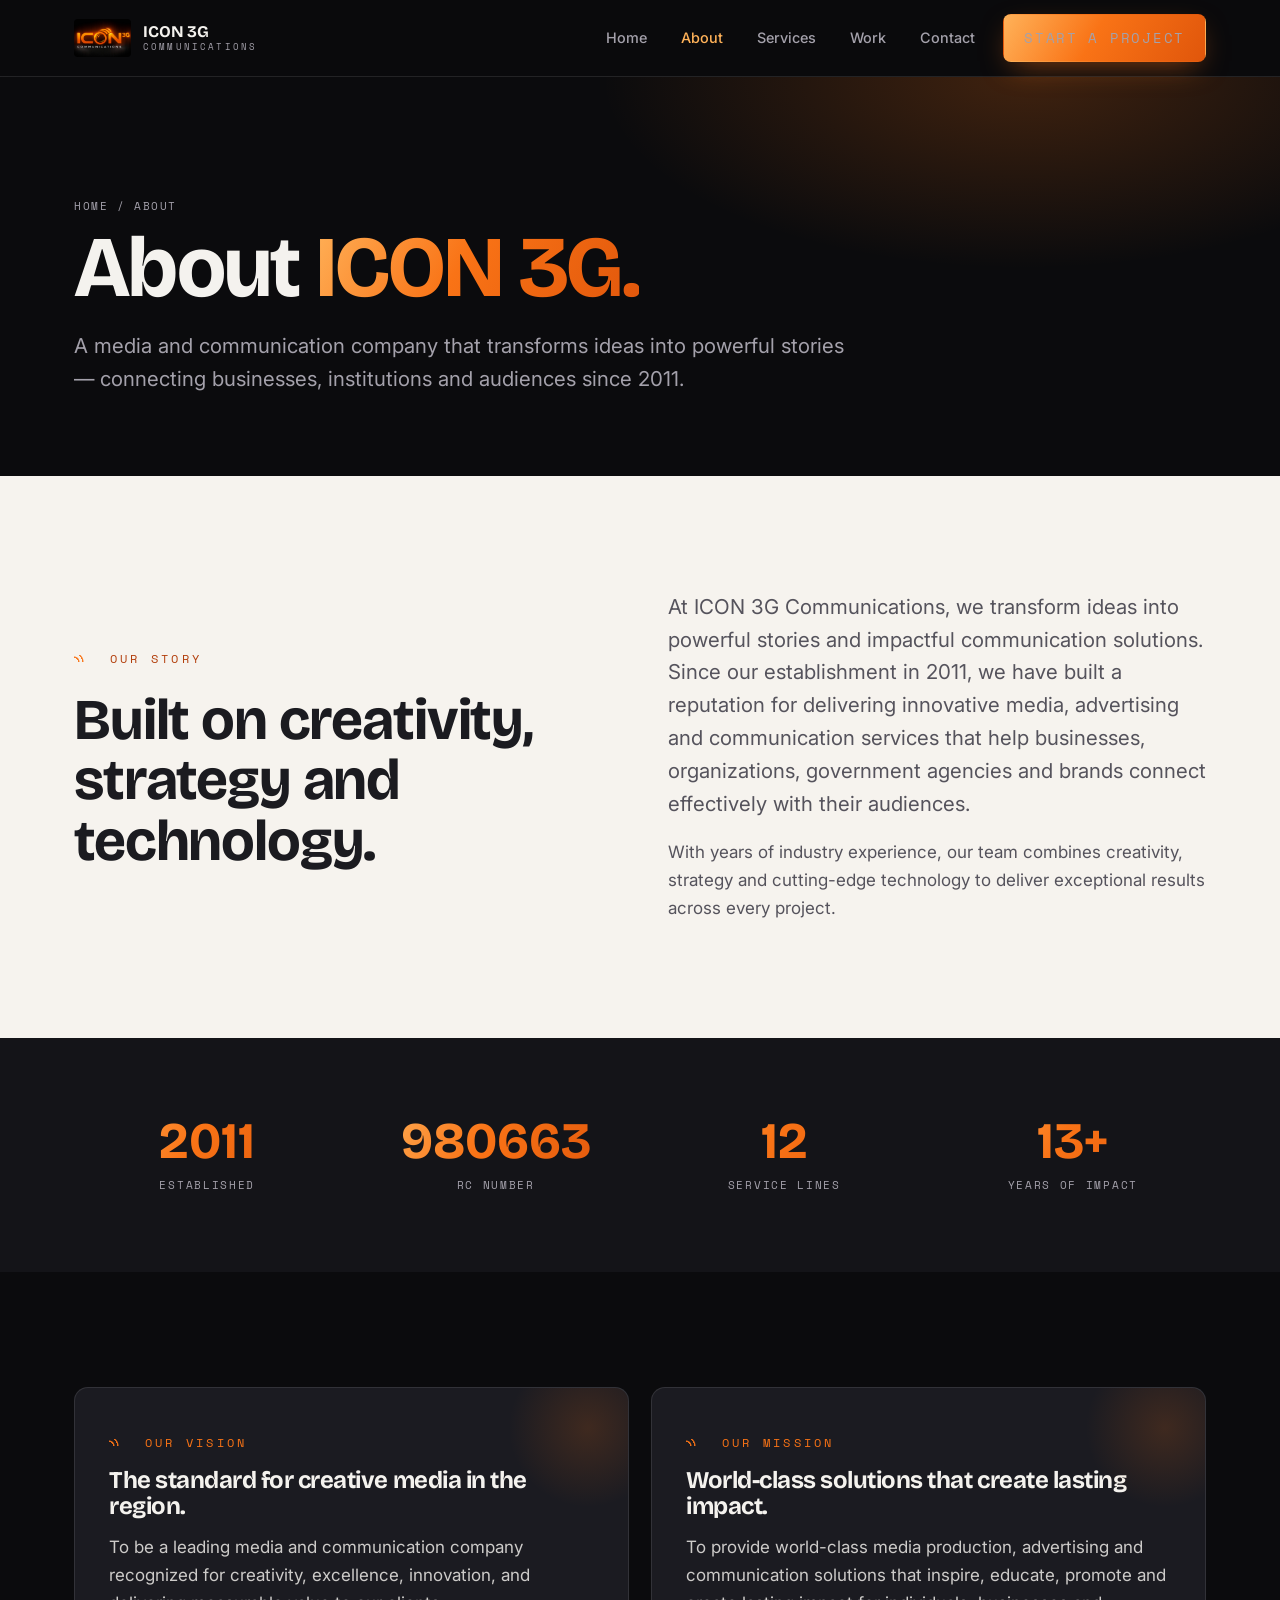
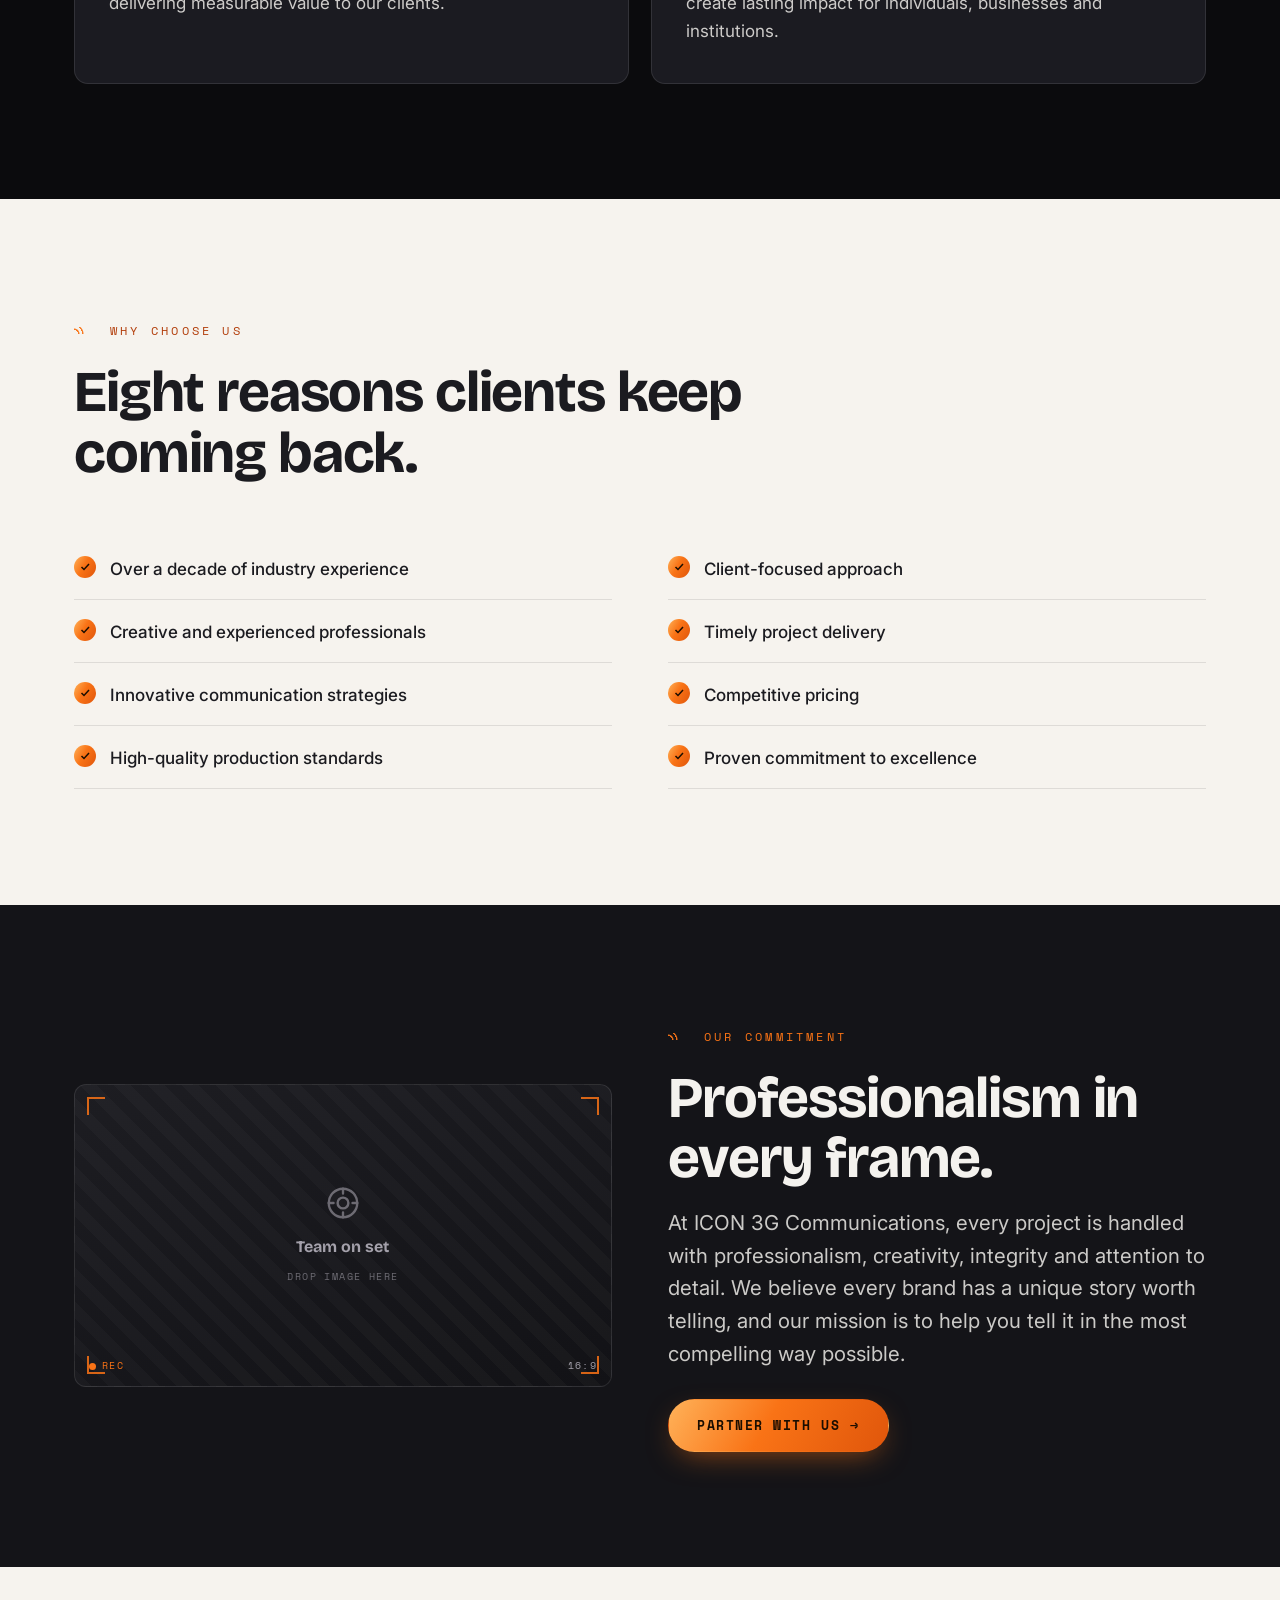
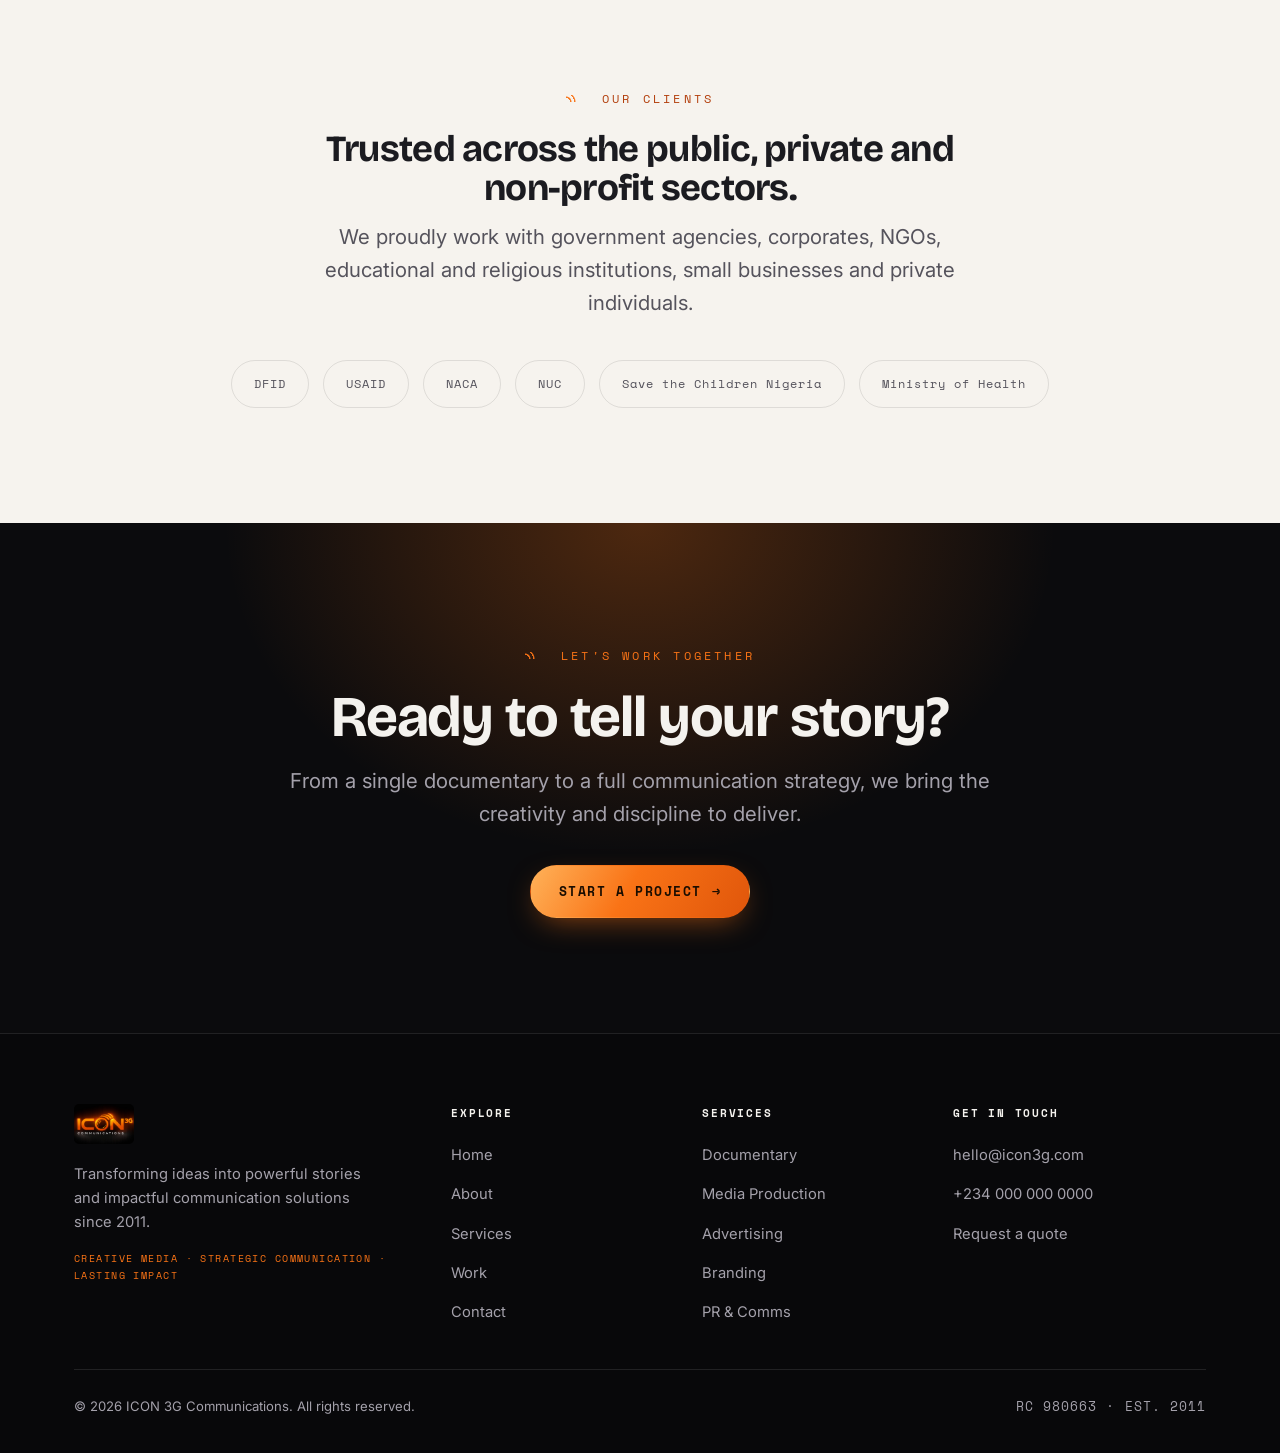
==== about.html @ daf4be5c "Add files via upload" ====
<!DOCTYPE html>
<html lang="en">
<head>
<meta charset="UTF-8" />
<meta name="viewport" content="width=device-width, initial-scale=1.0" />
<title>About — ICON 3G Communications</title>
<meta name="description" content="ICON 3G Communications: our vision, mission and commitment to creative media and strategic communication since 2011." />
<link rel="preconnect" href="https://fonts.googleapis.com" />
<link rel="preconnect" href="https://fonts.gstatic.com" crossorigin />
<link href="https://fonts.googleapis.com/css2?family=Bricolage+Grotesque:opsz,wght@12..96,500;12..96,600;12..96,700;12..96,800&family=Inter:wght@400;500;600&family=Space+Mono:wght@400;700&display=swap" rel="stylesheet" />
<link rel="stylesheet" href="assets/styles.css" />
</head>
<body>

<header class="nav">
  <div class="wrap nav__inner">
    <a class="brand" href="index.html" aria-label="ICON 3G Communications home">
      <img src="assets/logo.jpg" alt="ICON 3G Communications logo" />
      <span class="brand__txt"><b>ICON 3G</b><span>Communications</span></span>
    </a>
    <nav class="nav__links" aria-label="Primary">
      <a href="index.html">Home</a>
      <a href="about.html" class="active">About</a>
      <a href="services.html">Services</a>
      <a href="work.html">Work</a>
      <a href="contact.html">Contact</a>
      <span class="nav__cta"><a class="btn btn--fire" href="contact.html">Start a project</a></span>
    </nav>
    <button class="burger" aria-label="Toggle menu" aria-expanded="false"><span></span><span></span><span></span></button>
  </div>
</header>

<!-- PAGE HEADER -->
<section class="pagehead">
  <div class="pagehead__glow"></div>
  <div class="wrap">
    <div class="crumbs"><a href="index.html">Home</a> / About</div>
    <h1 class="display-xl">About <span class="fire-text">ICON 3G.</span></h1>
    <p class="lead">A media and communication company that transforms ideas into powerful stories — connecting businesses, institutions and audiences since 2011.</p>
  </div>
</section>

<!-- STORY -->
<section class="section section--bone">
  <div class="wrap split">
    <div class="reveal">
      <span class="eyebrow">Our story</span>
      <h2 class="display-lg">Built on creativity, strategy and technology.</h2>
    </div>
    <div class="reveal">
      <p class="lead" style="color:var(--slate)">At ICON 3G Communications, we transform ideas into powerful stories and impactful communication solutions. Since our establishment in 2011, we have built a reputation for delivering innovative media, advertising and communication services that help businesses, organizations, government agencies and brands connect effectively with their audiences.</p>
      <p style="color:var(--slate);margin-top:18px">With years of industry experience, our team combines creativity, strategy and cutting-edge technology to deliver exceptional results across every project.</p>
    </div>
  </div>
</section>

<!-- STATS -->
<section class="section section--soft" style="padding-top:clamp(40px,6vw,70px);padding-bottom:clamp(40px,6vw,70px)">
  <div class="wrap">
    <div class="stats reveal">
      <div class="stat"><b class="fire-text">2011</b><span>Established</span></div>
      <div class="stat"><b class="fire-text">980663</b><span>RC number</span></div>
      <div class="stat"><b class="fire-text">12</b><span>Service lines</span></div>
      <div class="stat"><b class="fire-text">13+</b><span>Years of impact</span></div>
    </div>
  </div>
</section>

<!-- VISION / MISSION -->
<section class="section section--ink">
  <div class="wrap">
    <div class="vm">
      <div class="vm__card reveal">
        <span class="eyebrow">Our vision</span>
        <h3>The standard for creative media in the region.</h3>
        <p>To be a leading media and communication company recognized for creativity, excellence, innovation, and delivering measurable value to our clients.</p>
      </div>
      <div class="vm__card reveal">
        <span class="eyebrow">Our mission</span>
        <h3>World-class solutions that create lasting impact.</h3>
        <p>To provide world-class media production, advertising and communication solutions that inspire, educate, promote and create lasting impact for individuals, businesses and institutions.</p>
      </div>
    </div>
  </div>
</section>

<!-- WHY US (full) -->
<section class="section section--bone">
  <div class="wrap">
    <div class="section-head reveal">
      <span class="eyebrow">Why choose us</span>
      <h2 class="display-lg">Eight reasons clients keep coming back.</h2>
    </div>
    <div class="split">
      <ul class="featlist reveal">
        <li><span class="tick"><svg viewBox="0 0 24 24" fill="none" stroke-width="3"><path d="M5 12l5 5L20 6"/></svg></span>Over a decade of industry experience</li>
        <li><span class="tick"><svg viewBox="0 0 24 24" fill="none" stroke-width="3"><path d="M5 12l5 5L20 6"/></svg></span>Creative and experienced professionals</li>
        <li><span class="tick"><svg viewBox="0 0 24 24" fill="none" stroke-width="3"><path d="M5 12l5 5L20 6"/></svg></span>Innovative communication strategies</li>
        <li><span class="tick"><svg viewBox="0 0 24 24" fill="none" stroke-width="3"><path d="M5 12l5 5L20 6"/></svg></span>High-quality production standards</li>
      </ul>
      <ul class="featlist reveal">
        <li><span class="tick"><svg viewBox="0 0 24 24" fill="none" stroke-width="3"><path d="M5 12l5 5L20 6"/></svg></span>Client-focused approach</li>
        <li><span class="tick"><svg viewBox="0 0 24 24" fill="none" stroke-width="3"><path d="M5 12l5 5L20 6"/></svg></span>Timely project delivery</li>
        <li><span class="tick"><svg viewBox="0 0 24 24" fill="none" stroke-width="3"><path d="M5 12l5 5L20 6"/></svg></span>Competitive pricing</li>
        <li><span class="tick"><svg viewBox="0 0 24 24" fill="none" stroke-width="3"><path d="M5 12l5 5L20 6"/></svg></span>Proven commitment to excellence</li>
      </ul>
    </div>
  </div>
</section>

<!-- COMMITMENT -->
<section class="section section--soft">
  <div class="wrap split">
    <div class="reveal">
      <figure class="frame frame--wide" data-caption="Team on set" data-ratio="16:9"></figure>
    </div>
    <div class="reveal">
      <span class="eyebrow">Our commitment</span>
      <h2 class="display-lg">Professionalism in every frame.</h2>
      <p class="lead" style="margin-top:18px;opacity:.82">At ICON 3G Communications, every project is handled with professionalism, creativity, integrity and attention to detail. We believe every brand has a unique story worth telling, and our mission is to help you tell it in the most compelling way possible.</p>
      <div style="margin-top:28px"><a class="btn btn--fire" href="contact.html">Partner with us <span class="arr">→</span></a></div>
    </div>
  </div>
</section>

<!-- CLIENTS -->
<section class="section section--bone">
  <div class="wrap">
    <div class="section-head reveal" style="margin:0 auto 40px;text-align:center;max-width:640px">
      <span class="eyebrow" style="justify-content:center;display:inline-flex">Our clients</span>
      <h2 class="display-md">Trusted across the public, private and non-profit sectors.</h2>
      <p class="lead" style="color:var(--slate);margin-top:14px">We proudly work with government agencies, corporates, NGOs, educational and religious institutions, small businesses and private individuals.</p>
    </div>
    <div class="clients reveal">
      <span class="client-chip">DFID</span>
      <span class="client-chip">USAID</span>
      <span class="client-chip">NACA</span>
      <span class="client-chip">NUC</span>
      <span class="client-chip">Save the Children Nigeria</span>
      <span class="client-chip">Ministry of Health</span>
    </div>
  </div>
</section>

<!-- CTA -->
<section class="section cta-band">
  <div class="cta-band__glow"></div>
  <div class="wrap reveal">
    <span class="eyebrow" style="justify-content:center;display:inline-flex">Let's work together</span>
    <h2 class="display-lg">Ready to tell your story?</h2>
    <p class="lead">From a single documentary to a full communication strategy, we bring the creativity and discipline to deliver.</p>
    <a class="btn btn--fire" href="contact.html">Start a project <span class="arr">→</span></a>
  </div>
</section>

<footer class="footer">
  <div class="wrap">
    <div class="footer__top">
      <div class="footer__brand">
        <img src="assets/logo.jpg" alt="ICON 3G Communications" />
        <p>Transforming ideas into powerful stories and impactful communication solutions since 2011.</p>
        <div class="tag">Creative Media · Strategic Communication · Lasting Impact</div>
      </div>
      <div><h5>Explore</h5><ul><li><a href="index.html">Home</a></li><li><a href="about.html">About</a></li><li><a href="services.html">Services</a></li><li><a href="work.html">Work</a></li><li><a href="contact.html">Contact</a></li></ul></div>
      <div><h5>Services</h5><ul><li><a href="services.html">Documentary</a></li><li><a href="services.html">Media Production</a></li><li><a href="services.html">Advertising</a></li><li><a href="services.html">Branding</a></li><li><a href="services.html">PR &amp; Comms</a></li></ul></div>
      <div><h5>Get in touch</h5><ul><li><a href="mailto:hello@icon3g.com">hello@icon3g.com</a></li><li><a href="tel:+2340000000000">+234 000 000 0000</a></li><li><a href="contact.html">Request a quote</a></li></ul></div>
    </div>
    <div class="footer__bottom">
      <span>© <span data-year>2026</span> ICON 3G Communications. All rights reserved.</span>
      <span class="rc">RC 980663 · EST. 2011</span>
    </div>
  </div>
</footer>

<script src="assets/main.js"></script>
</body>
</html>
---- assets/styles.css ----
/* ============================================================
   ICON 3G COMMUNICATIONS — Design System
   Display: Bricolage Grotesque · Body: Inter · Labels: Space Mono
   ============================================================ */

:root {
  /* Surfaces */
  --ink:        #0B0B0D;
  --ink-soft:   #141418;
  --ink-card:   #1B1B21;
  --bone:       #F6F3EE;
  --bone-2:     #EDE8DF;
  --line-dark:  rgba(255, 255, 255, 0.10);
  --line-light: rgba(11, 11, 13, 0.10);

  /* Brand */
  --ember:      #F97316;
  --flame:      #FFB259;
  --ember-deep: #B23D0A;
  --grad-fire:  linear-gradient(120deg, #FFB259 0%, #F97316 45%, #E0560B 100%);

  /* Text */
  --on-dark:    #F4F2EE;
  --mist:       #A4A1AB;
  --on-light:   #1B1B20;
  --slate:      #55535C;

  /* System */
  --radius:     14px;
  --maxw:       1180px;
  --ease:       cubic-bezier(0.22, 1, 0.36, 1);

  --f-display: "Bricolage Grotesque", "Inter", system-ui, sans-serif;
  --f-body:    "Inter", system-ui, -apple-system, sans-serif;
  --f-mono:    "Space Mono", ui-monospace, monospace;
}

* { box-sizing: border-box; margin: 0; padding: 0; }

html { scroll-behavior: smooth; -webkit-text-size-adjust: 100%; }

body {
  font-family: var(--f-body);
  background: var(--ink);
  color: var(--on-light);
  line-height: 1.65;
  font-size: 17px;
  -webkit-font-smoothing: antialiased;
  overflow-x: hidden;
}

img { max-width: 100%; display: block; }
a { color: inherit; text-decoration: none; }

.wrap { width: 100%; max-width: var(--maxw); margin: 0 auto; padding: 0 24px; }

/* ---------- Typography ---------- */
h1, h2, h3, h4 { font-family: var(--f-display); font-weight: 700; line-height: 1.05; letter-spacing: -0.02em; }

.eyebrow {
  font-family: var(--f-mono);
  font-size: 0.72rem;
  letter-spacing: 0.28em;
  text-transform: uppercase;
  color: var(--ember);
  display: inline-flex;
  align-items: center;
  gap: 10px;
  margin-bottom: 22px;
}
.eyebrow::before {
  content: "";
  width: 26px; height: 7px;
  background:
    radial-gradient(circle at 0 100%, transparent 8px, var(--ember) 8px 9px, transparent 10px),
    radial-gradient(circle at 0 100%, transparent 4px, var(--ember) 4px 5px, transparent 6px);
  opacity: 0.95;
}

.display-xl { font-size: clamp(2.7rem, 7vw, 5.4rem); }
.display-lg { font-size: clamp(2.1rem, 5vw, 3.6rem); }
.display-md { font-size: clamp(1.6rem, 3.4vw, 2.3rem); }

.lead { font-size: clamp(1.05rem, 2vw, 1.28rem); line-height: 1.6; }

.fire-text {
  background: var(--grad-fire);
  -webkit-background-clip: text;
  background-clip: text;
  color: transparent;
}

/* ---------- Buttons ---------- */
.btn {
  display: inline-flex; align-items: center; gap: 10px;
  font-family: var(--f-mono); font-size: 0.8rem; letter-spacing: 0.12em;
  text-transform: uppercase; font-weight: 700;
  padding: 15px 28px; border-radius: 999px; border: 1px solid transparent;
  cursor: pointer; transition: transform .25s var(--ease), box-shadow .25s var(--ease), background .25s var(--ease);
  white-space: nowrap;
}
.btn--fire { background: var(--grad-fire); color: #1a0d00; box-shadow: 0 10px 30px -10px rgba(249, 115, 22, 0.6); }
.btn--fire:hover { transform: translateY(-2px); box-shadow: 0 16px 40px -10px rgba(249, 115, 22, 0.75); }
.btn--ghost { border-color: var(--line-dark); color: var(--on-dark); background: transparent; }
.btn--ghost:hover { border-color: var(--ember); color: var(--flame); transform: translateY(-2px); }
.btn--ghost-dark { border-color: var(--line-light); color: var(--on-light); background: transparent; }
.btn--ghost-dark:hover { border-color: var(--ember); color: var(--ember-deep); transform: translateY(-2px); }
.btn .arr { transition: transform .25s var(--ease); }
.btn:hover .arr { transform: translateX(4px); }

/* ============================================================
   HEADER / NAV
   ============================================================ */
.nav {
  position: sticky; top: 0; z-index: 100;
  background: rgba(11, 11, 13, 0.78);
  backdrop-filter: blur(14px);
  border-bottom: 1px solid var(--line-dark);
}
.nav__inner { display: flex; align-items: center; justify-content: space-between; height: 76px; }
.brand { display: flex; align-items: center; gap: 12px; }
.brand img { height: 38px; width: auto; border-radius: 4px; }
.brand__txt { display: flex; flex-direction: column; line-height: 1; }
.brand__txt b { font-family: var(--f-display); font-size: 1.02rem; letter-spacing: -0.01em; color: var(--on-dark); }
.brand__txt span { font-family: var(--f-mono); font-size: 0.56rem; letter-spacing: 0.24em; color: var(--mist); text-transform: uppercase; margin-top: 3px; }

.nav__links { display: flex; align-items: center; gap: 6px; }
.nav__links a {
  font-size: 0.9rem; color: var(--mist); padding: 9px 14px; border-radius: 8px;
  transition: color .2s, background .2s; font-weight: 500;
}
.nav__links a:hover { color: var(--on-dark); background: rgba(255,255,255,0.05); }
.nav__links a.active { color: var(--flame); }
.nav__cta { margin-left: 8px; }
.nav__cta .btn { padding: 11px 20px; }

.burger {
  display: none; background: none; border: 1px solid var(--line-dark);
  width: 44px; height: 44px; border-radius: 10px; cursor: pointer;
  flex-direction: column; gap: 5px; align-items: center; justify-content: center;
}
.burger span { width: 20px; height: 2px; background: var(--on-dark); border-radius: 2px; transition: transform .3s var(--ease), opacity .2s; }
.burger.open span:nth-child(1) { transform: translateY(7px) rotate(45deg); }
.burger.open span:nth-child(2) { opacity: 0; }
.burger.open span:nth-child(3) { transform: translateY(-7px) rotate(-45deg); }

/* ============================================================
   SECTIONS
   ============================================================ */
.section { padding: clamp(64px, 9vw, 120px) 0; position: relative; }
.section--ink  { background: var(--ink); color: var(--on-dark); }
.section--soft { background: var(--ink-soft); color: var(--on-dark); }
.section--bone { background: var(--bone); color: var(--on-light); }
.section--bone .eyebrow { color: var(--ember-deep); }

.section-head { max-width: 720px; margin-bottom: 56px; }
.section-head .lead { color: inherit; opacity: 0.78; margin-top: 18px; }
.section--bone .section-head .lead { color: var(--slate); opacity: 1; }

/* ============================================================
   HERO
   ============================================================ */
.hero {
  position: relative; background: var(--ink); color: var(--on-dark);
  padding: clamp(70px, 11vw, 150px) 0 clamp(60px, 9vw, 120px);
  overflow: hidden;
}
.hero__glow {
  position: absolute; inset: 0; z-index: 0; pointer-events: none;
  background:
    radial-gradient(60% 55% at 78% 8%, rgba(249,115,22,0.30) 0%, rgba(249,115,22,0) 60%),
    radial-gradient(45% 50% at 12% 95%, rgba(178,61,10,0.22) 0%, rgba(178,61,10,0) 60%);
}
.hero__arcs { position: absolute; top: -60px; right: -80px; width: 460px; height: 460px; z-index: 0; opacity: 0.5; pointer-events: none; }
.hero .wrap { position: relative; z-index: 1; }
.hero__grid { display: grid; grid-template-columns: 1.15fr 0.85fr; gap: 56px; align-items: center; }
.hero h1 { margin: 4px 0 22px; }
.hero .lead { color: var(--mist); max-width: 46ch; }
.hero__actions { display: flex; gap: 14px; margin-top: 36px; flex-wrap: wrap; }
.hero__since {
  margin-top: 44px; display: flex; gap: 30px; flex-wrap: wrap;
  padding-top: 30px; border-top: 1px solid var(--line-dark);
}
.hero__since .stat b { font-family: var(--f-display); font-size: 1.9rem; display: block; color: var(--on-dark); line-height: 1; }
.hero__since .stat span { font-family: var(--f-mono); font-size: 0.66rem; letter-spacing: 0.16em; text-transform: uppercase; color: var(--mist); }

/* ============================================================
   VIEWFINDER IMAGE PLACEHOLDER  (signature element)
   ============================================================ */
.frame {
  position: relative; width: 100%; aspect-ratio: 4 / 3;
  background:
    repeating-linear-gradient(45deg, rgba(255,255,255,0.022) 0 12px, transparent 12px 24px),
    linear-gradient(160deg, #1d1d22 0%, #121216 100%);
  border: 1px solid var(--line-dark); border-radius: 12px;
  display: flex; align-items: center; justify-content: center;
  overflow: hidden; color: var(--mist);
}
.frame--wide { aspect-ratio: 16 / 9; }
.frame--tall { aspect-ratio: 3 / 4; }
.frame--square { aspect-ratio: 1 / 1; }
.section--bone .frame {
  background:
    repeating-linear-gradient(45deg, rgba(11,11,13,0.025) 0 12px, transparent 12px 24px),
    linear-gradient(160deg, #e7e1d6 0%, #ddd5c7 100%);
  border-color: var(--line-light); color: var(--slate);
}
.frame__corner { position: absolute; width: 18px; height: 18px; border: 2px solid var(--ember); opacity: 0.85; }
.frame__corner.tl { top: 12px; left: 12px; border-right: 0; border-bottom: 0; }
.frame__corner.tr { top: 12px; right: 12px; border-left: 0; border-bottom: 0; }
.frame__corner.bl { bottom: 12px; left: 12px; border-right: 0; border-top: 0; }
.frame__corner.br { bottom: 12px; right: 12px; border-left: 0; border-top: 0; }
.frame__body { text-align: center; padding: 20px; z-index: 1; }
.frame__body .lens { width: 38px; height: 38px; margin: 0 auto 12px; display: block; opacity: 0.6; }
.frame__body b { font-family: var(--f-display); font-size: 1rem; color: inherit; display: block; }
.frame__body em { font-family: var(--f-mono); font-size: 0.64rem; letter-spacing: 0.14em; text-transform: uppercase; font-style: normal; opacity: 0.6; }
.frame__meta {
  position: absolute; bottom: 12px; left: 14px; right: 14px;
  display: flex; justify-content: space-between; align-items: center;
  font-family: var(--f-mono); font-size: 0.6rem; letter-spacing: 0.14em; color: var(--mist);
}
.frame__rec { display: inline-flex; align-items: center; gap: 6px; color: var(--ember); }
.frame__rec::before { content: ""; width: 7px; height: 7px; border-radius: 50%; background: var(--ember); animation: blink 1.6s steps(1) infinite; }
@keyframes blink { 50% { opacity: 0.25; } }

/* ============================================================
   GRIDS / CARDS
   ============================================================ */
.grid { display: grid; gap: 22px; }
.grid-2 { grid-template-columns: repeat(2, 1fr); }
.grid-3 { grid-template-columns: repeat(3, 1fr); }
.grid-4 { grid-template-columns: repeat(4, 1fr); }
.split { display: grid; grid-template-columns: 1fr 1fr; gap: 56px; align-items: center; }

/* Service cards */
.scard {
  background: var(--ink-card); border: 1px solid var(--line-dark); border-radius: var(--radius);
  padding: 30px 26px; transition: transform .3s var(--ease), border-color .3s, background .3s;
  position: relative; overflow: hidden;
}
.section--bone .scard { background: #fff; border-color: var(--line-light); box-shadow: 0 1px 2px rgba(0,0,0,0.03); }
.scard:hover { transform: translateY(-5px); border-color: rgba(249,115,22,0.5); }
.scard__no { font-family: var(--f-mono); font-size: 0.7rem; letter-spacing: 0.1em; color: var(--ember); opacity: 0.85; }
.scard h3 { font-size: 1.22rem; margin: 16px 0 10px; }
.scard p { font-size: 0.96rem; opacity: 0.82; }
.section--bone .scard p { color: var(--slate); opacity: 1; }
.scard .ico {
  width: 46px; height: 46px; border-radius: 10px; display: flex; align-items: center; justify-content: center;
  background: linear-gradient(135deg, rgba(249,115,22,0.18), rgba(249,115,22,0.06));
  border: 1px solid rgba(249,115,22,0.25);
}
.scard .ico svg { width: 22px; height: 22px; stroke: var(--ember); }

/* Feature list (why choose us) */
.featlist { list-style: none; display: grid; gap: 2px; }
.featlist li {
  display: flex; align-items: flex-start; gap: 14px; padding: 16px 0;
  border-bottom: 1px solid var(--line-light); font-weight: 500;
}
.section--ink .featlist li, .section--soft .featlist li { border-color: var(--line-dark); }
.featlist .tick {
  flex: 0 0 22px; width: 22px; height: 22px; border-radius: 50%; margin-top: 1px;
  background: var(--grad-fire); display: flex; align-items: center; justify-content: center;
}
.featlist .tick svg { width: 12px; height: 12px; stroke: #1a0d00; }

/* Stats band */
.stats { display: grid; grid-template-columns: repeat(4, 1fr); gap: 22px; }
.stats .stat { text-align: center; padding: 8px; }
.stats .stat b { font-family: var(--f-display); font-size: clamp(2.2rem, 5vw, 3.2rem); display: block; line-height: 1; }
.stats .stat b.fire-text { background: var(--grad-fire); -webkit-background-clip: text; background-clip: text; color: transparent; }
.stats .stat span { font-family: var(--f-mono); font-size: 0.66rem; letter-spacing: 0.16em; text-transform: uppercase; color: var(--mist); display: block; margin-top: 10px; }

/* Clients strip */
.clients { display: flex; flex-wrap: wrap; gap: 14px; justify-content: center; }
.client-chip {
  font-family: var(--f-mono); font-size: 0.78rem; letter-spacing: 0.08em;
  padding: 13px 22px; border: 1px solid var(--line-dark); border-radius: 999px;
  color: var(--mist); transition: border-color .25s, color .25s;
}
.section--bone .client-chip { border-color: var(--line-light); color: var(--slate); }
.client-chip:hover { border-color: var(--ember); color: var(--flame); }
.section--bone .client-chip:hover { color: var(--ember-deep); }

/* Value / vision-mission cards */
.vm { display: grid; grid-template-columns: 1fr 1fr; gap: 22px; }
.vm__card {
  border: 1px solid var(--line-dark); border-radius: var(--radius); padding: 38px 34px;
  background: var(--ink-card); position: relative; overflow: hidden;
}
.vm__card::after {
  content: ""; position: absolute; top: -40px; right: -40px; width: 160px; height: 160px;
  background: radial-gradient(circle, rgba(249,115,22,0.16), transparent 70%);
}
.vm__card .eyebrow { margin-bottom: 16px; }
.vm__card h3 { font-size: 1.5rem; margin-bottom: 14px; }
.vm__card p { opacity: 0.82; position: relative; z-index: 1; }

/* CTA band */
.cta-band { position: relative; background: var(--ink); color: var(--on-dark); overflow: hidden; text-align: center; }
.cta-band__glow { position: absolute; inset: 0; background: radial-gradient(50% 100% at 50% 0%, rgba(249,115,22,0.28), transparent 65%); }
.cta-band .wrap { position: relative; z-index: 1; }
.cta-band h2 { margin-bottom: 18px; }
.cta-band .lead { color: var(--mist); max-width: 56ch; margin: 0 auto 34px; }

/* Process steps (real sequence → numbered) */
.steps { display: grid; grid-template-columns: repeat(4, 1fr); gap: 22px; counter-reset: step; }
.step { border-top: 2px solid var(--line-dark); padding-top: 22px; }
.section--bone .step { border-color: var(--line-light); }
.step__no { font-family: var(--f-mono); font-size: 0.82rem; color: var(--ember); letter-spacing: 0.1em; }
.step h4 { font-size: 1.15rem; margin: 12px 0 8px; }
.step p { font-size: 0.92rem; opacity: 0.78; }
.section--bone .step p { color: var(--slate); opacity: 1; }

/* Contact */
.contact-grid { display: grid; grid-template-columns: 1fr 1fr; gap: 48px; }
.field { margin-bottom: 18px; }
.field label { display: block; font-family: var(--f-mono); font-size: 0.68rem; letter-spacing: 0.14em; text-transform: uppercase; color: var(--slate); margin-bottom: 8px; }
.section--ink .field label, .section--soft .field label { color: var(--mist); }
.field input, .field textarea, .field select {
  width: 100%; padding: 14px 16px; border-radius: 10px; font-family: var(--f-body); font-size: 0.96rem;
  background: #fff; border: 1px solid var(--line-light); color: var(--on-light); transition: border-color .2s, box-shadow .2s;
}
.section--ink .field input, .section--ink .field textarea, .section--ink .field select,
.section--soft .field input, .section--soft .field textarea, .section--soft .field select {
  background: var(--ink-card); border-color: var(--line-dark); color: var(--on-dark);
}
.field input:focus, .field textarea:focus, .field select:focus { outline: none; border-color: var(--ember); box-shadow: 0 0 0 3px rgba(249,115,22,0.18); }
.field textarea { resize: vertical; min-height: 130px; }
.contact-info { display: grid; gap: 22px; }
.contact-info .row { display: flex; gap: 16px; align-items: flex-start; padding: 18px 0; border-bottom: 1px solid var(--line-light); }
.section--ink .contact-info .row { border-color: var(--line-dark); }
.contact-info .row .ic { flex: 0 0 42px; width: 42px; height: 42px; border-radius: 10px; background: linear-gradient(135deg, rgba(249,115,22,0.18), rgba(249,115,22,0.05)); border: 1px solid rgba(249,115,22,0.25); display: flex; align-items: center; justify-content: center; }
.contact-info .row .ic svg { width: 20px; height: 20px; stroke: var(--ember); }
.contact-info .row b { display: block; font-family: var(--f-display); font-size: 1.02rem; }
.contact-info .row span { font-size: 0.92rem; opacity: 0.78; }

/* Page header (interior pages) */
.pagehead { background: var(--ink); color: var(--on-dark); position: relative; overflow: hidden; padding: clamp(70px, 10vw, 120px) 0 clamp(50px, 7vw, 80px); }
.pagehead__glow { position: absolute; inset: 0; background: radial-gradient(55% 80% at 80% 0%, rgba(249,115,22,0.22), transparent 60%); }
.pagehead .wrap { position: relative; z-index: 1; }
.pagehead h1 { margin: 6px 0 16px; }
.pagehead .lead { color: var(--mist); max-width: 60ch; }
.crumbs { font-family: var(--f-mono); font-size: 0.7rem; letter-spacing: 0.14em; text-transform: uppercase; color: var(--mist); margin-bottom: 8px; }
.crumbs a:hover { color: var(--flame); }

/* ============================================================
   FOOTER
   ============================================================ */
.footer { background: #08080A; color: var(--mist); padding: 70px 0 36px; border-top: 1px solid var(--line-dark); }
.footer__top { display: grid; grid-template-columns: 1.6fr 1fr 1fr 1.2fr; gap: 40px; padding-bottom: 44px; border-bottom: 1px solid var(--line-dark); }
.footer__brand img { height: 40px; border-radius: 5px; margin-bottom: 18px; }
.footer__brand p { font-size: 0.92rem; max-width: 34ch; }
.footer__brand .tag { font-family: var(--f-mono); font-size: 0.64rem; letter-spacing: 0.14em; text-transform: uppercase; color: var(--ember); margin-top: 16px; }
.footer h5 { font-family: var(--f-mono); font-size: 0.7rem; letter-spacing: 0.16em; text-transform: uppercase; color: var(--on-dark); margin-bottom: 18px; }
.footer ul { list-style: none; display: grid; gap: 11px; }
.footer ul a { font-size: 0.92rem; transition: color .2s; }
.footer ul a:hover { color: var(--flame); }
.footer__bottom { display: flex; justify-content: space-between; align-items: center; gap: 16px; padding-top: 26px; font-size: 0.82rem; flex-wrap: wrap; }
.footer__bottom .rc { font-family: var(--f-mono); letter-spacing: 0.08em; }

/* ---------- Reveal animation ---------- */
.reveal { opacity: 0; transform: translateY(22px); transition: opacity .7s var(--ease), transform .7s var(--ease); }
.reveal.in { opacity: 1; transform: none; }

/* ============================================================
   RESPONSIVE
   ============================================================ */
@media (max-width: 960px) {
  .hero__grid { grid-template-columns: 1fr; gap: 40px; }
  .hero__media { max-width: 520px; }
  .split, .vm, .contact-grid { grid-template-columns: 1fr; gap: 36px; }
  .grid-4 { grid-template-columns: repeat(2, 1fr); }
  .steps { grid-template-columns: repeat(2, 1fr); }
  .footer__top { grid-template-columns: 1fr 1fr; gap: 32px; }
}

@media (max-width: 760px) {
  .nav__links, .nav__cta { display: none; }
  .burger { display: flex; }
  .nav__links.mobile-open {
    display: flex; flex-direction: column; align-items: stretch;
    position: absolute; top: 76px; left: 0; right: 0;
    background: var(--ink-soft); border-bottom: 1px solid var(--line-dark);
    padding: 14px 24px 22px; gap: 4px;
  }
  .nav__links.mobile-open a { padding: 14px 12px; font-size: 1rem; border-bottom: 1px solid var(--line-dark); }
  .nav__links.mobile-open .btn { margin-top: 10px; justify-content: center; }
}

@media (max-width: 600px) {
  body { font-size: 16px; }
  .grid-2, .grid-3, .grid-4, .stats, .steps { grid-template-columns: 1fr; }
  .footer__top { grid-template-columns: 1fr; }
  .hero__since { gap: 22px; }
  .vm__card, .scard { padding: 26px 22px; }
  .wrap { padding: 0 18px; }
}

@media (prefers-reduced-motion: reduce) {
  * { scroll-behavior: auto !important; }
  .reveal { opacity: 1 !important; transform: none !important; transition: none; }
  .frame__rec::before { animation: none; }
}

/* Focus visibility */
a:focus-visible, button:focus-visible, input:focus-visible, textarea:focus-visible, select:focus-visible {
  outline: 2px solid var(--flame); outline-offset: 3px; border-radius: 4px;
}
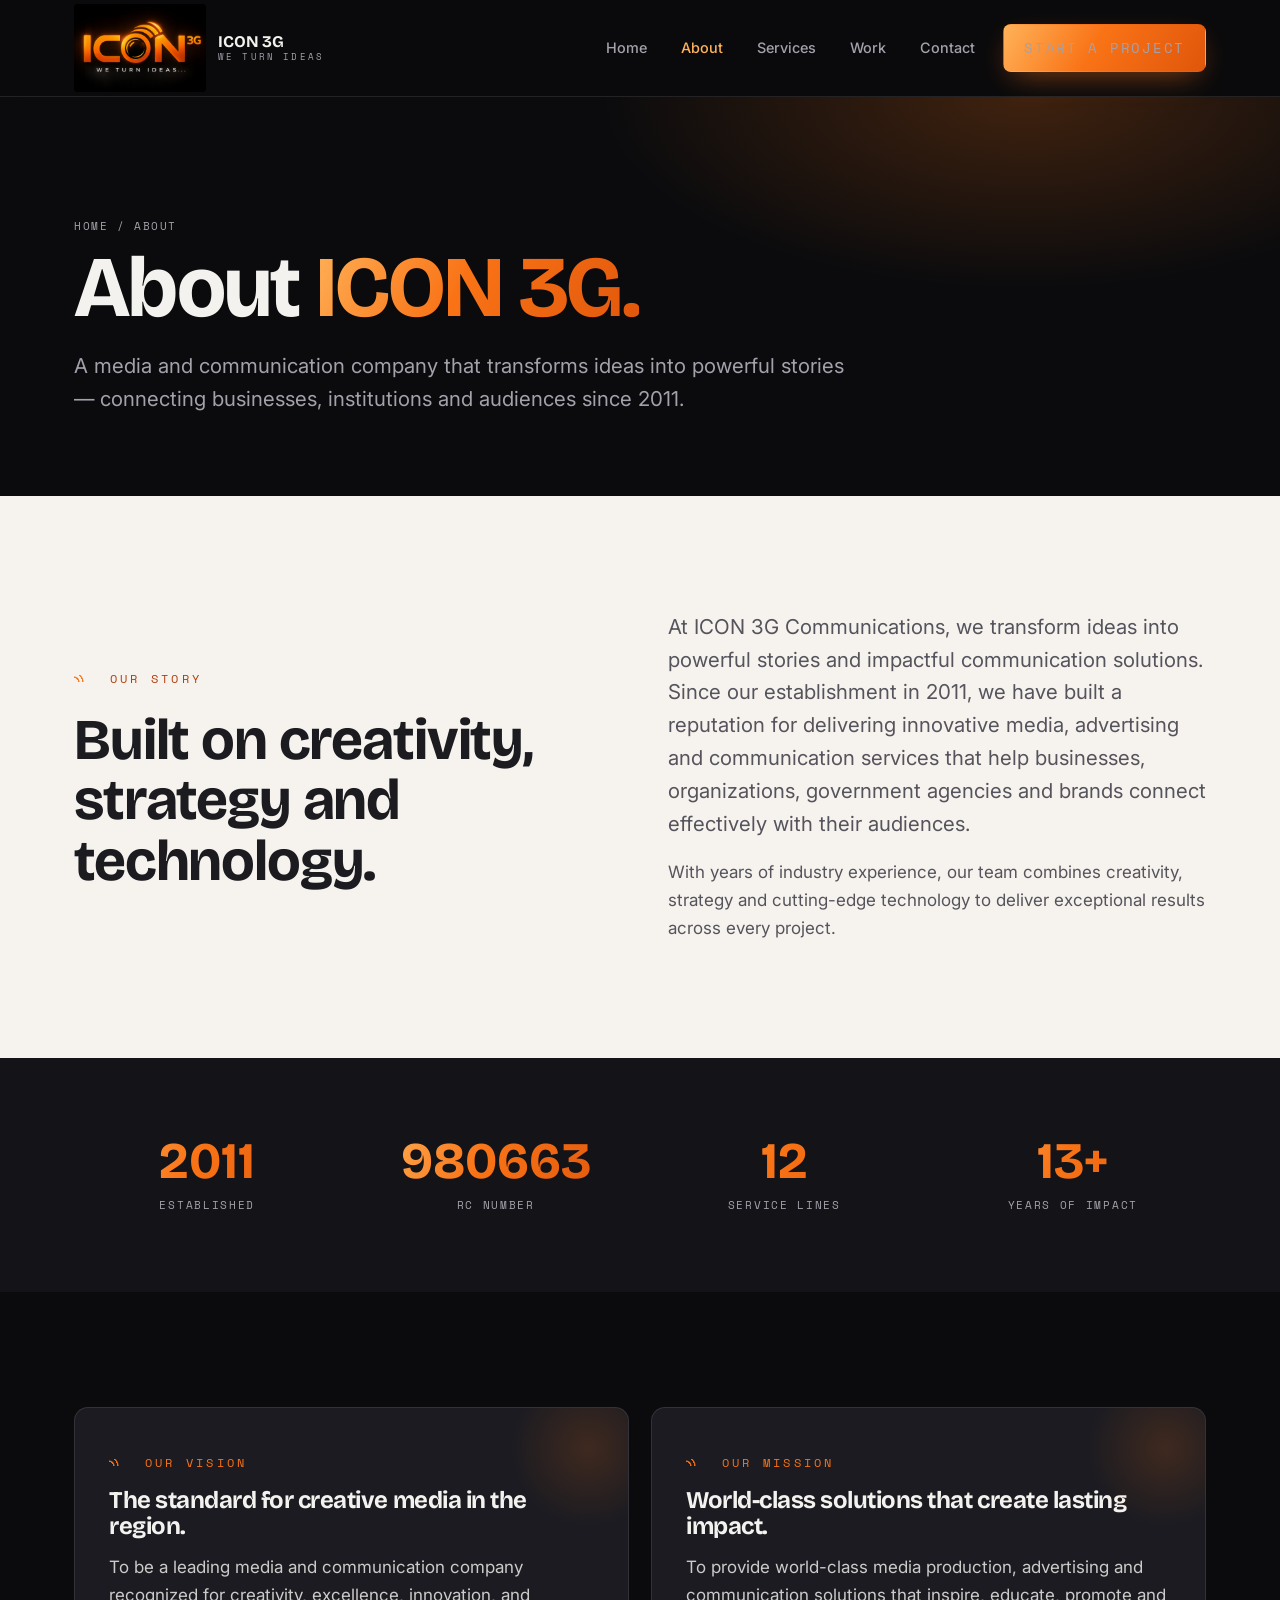
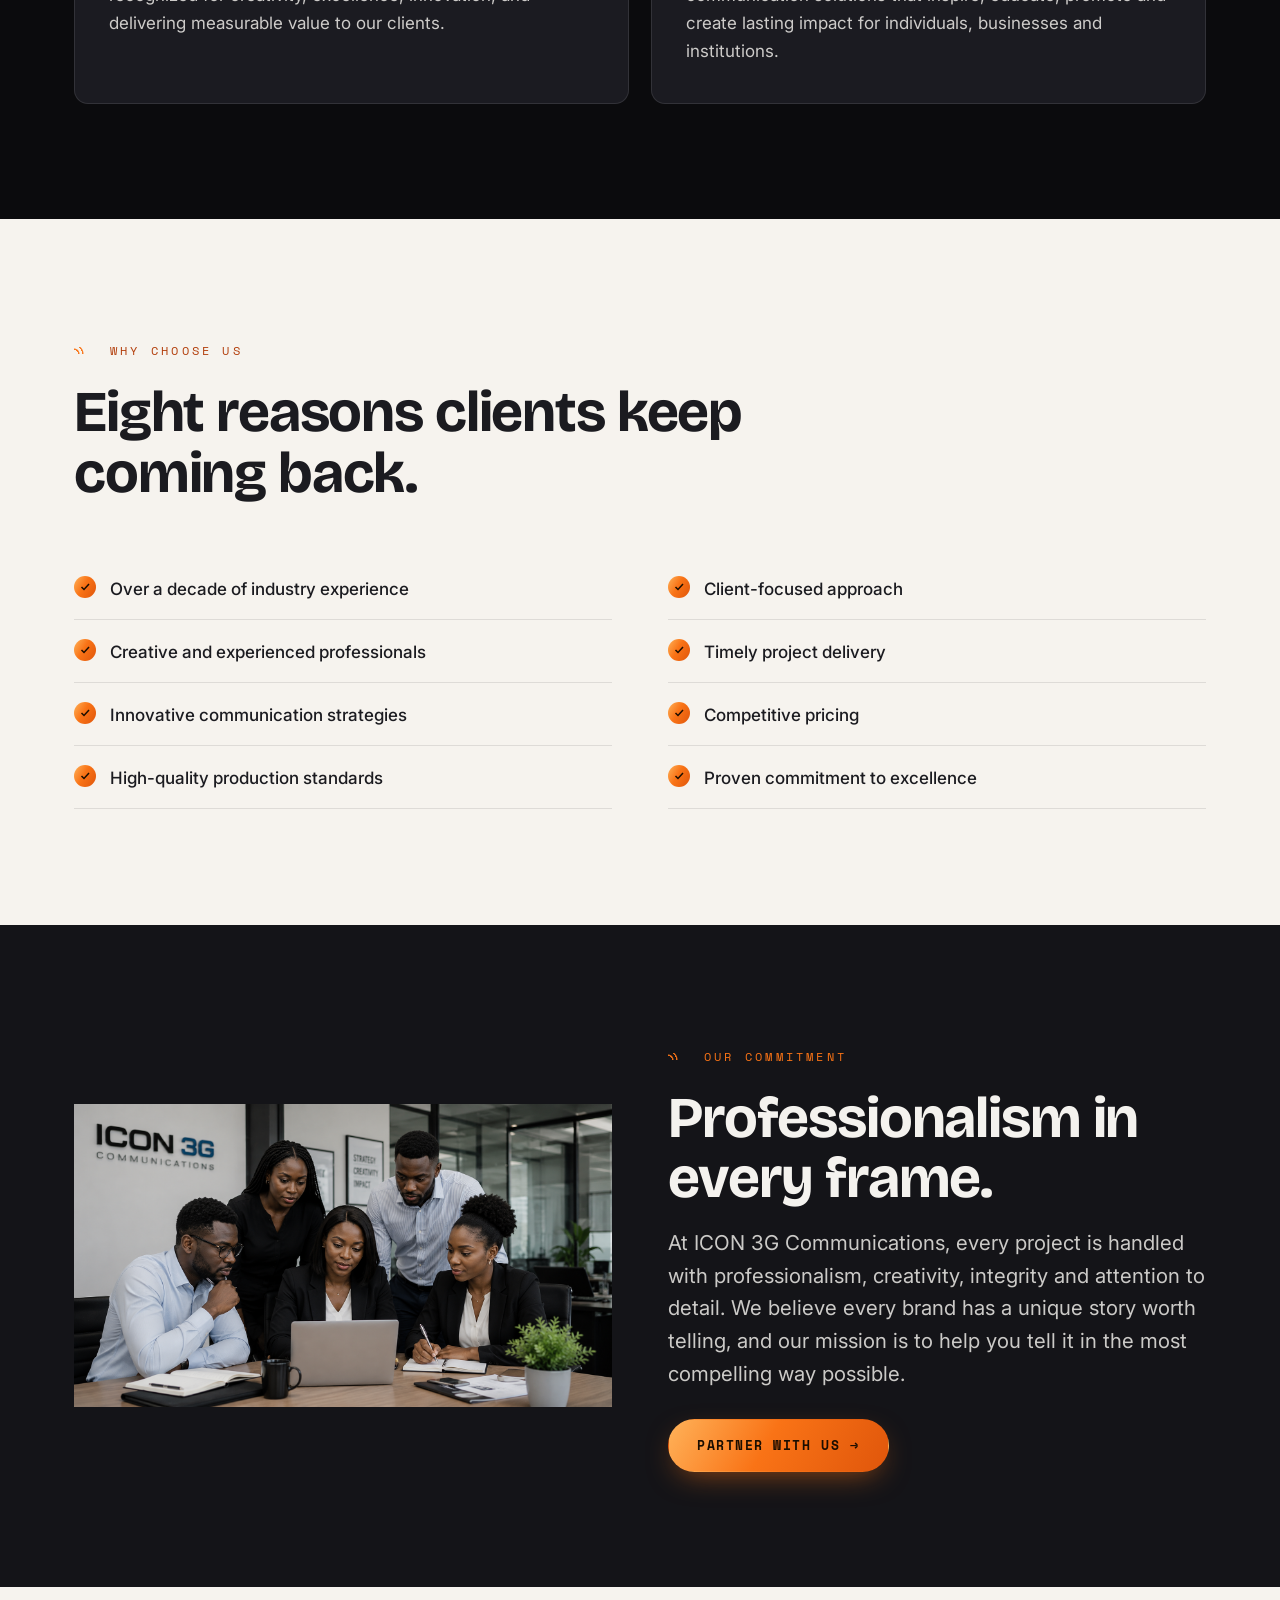
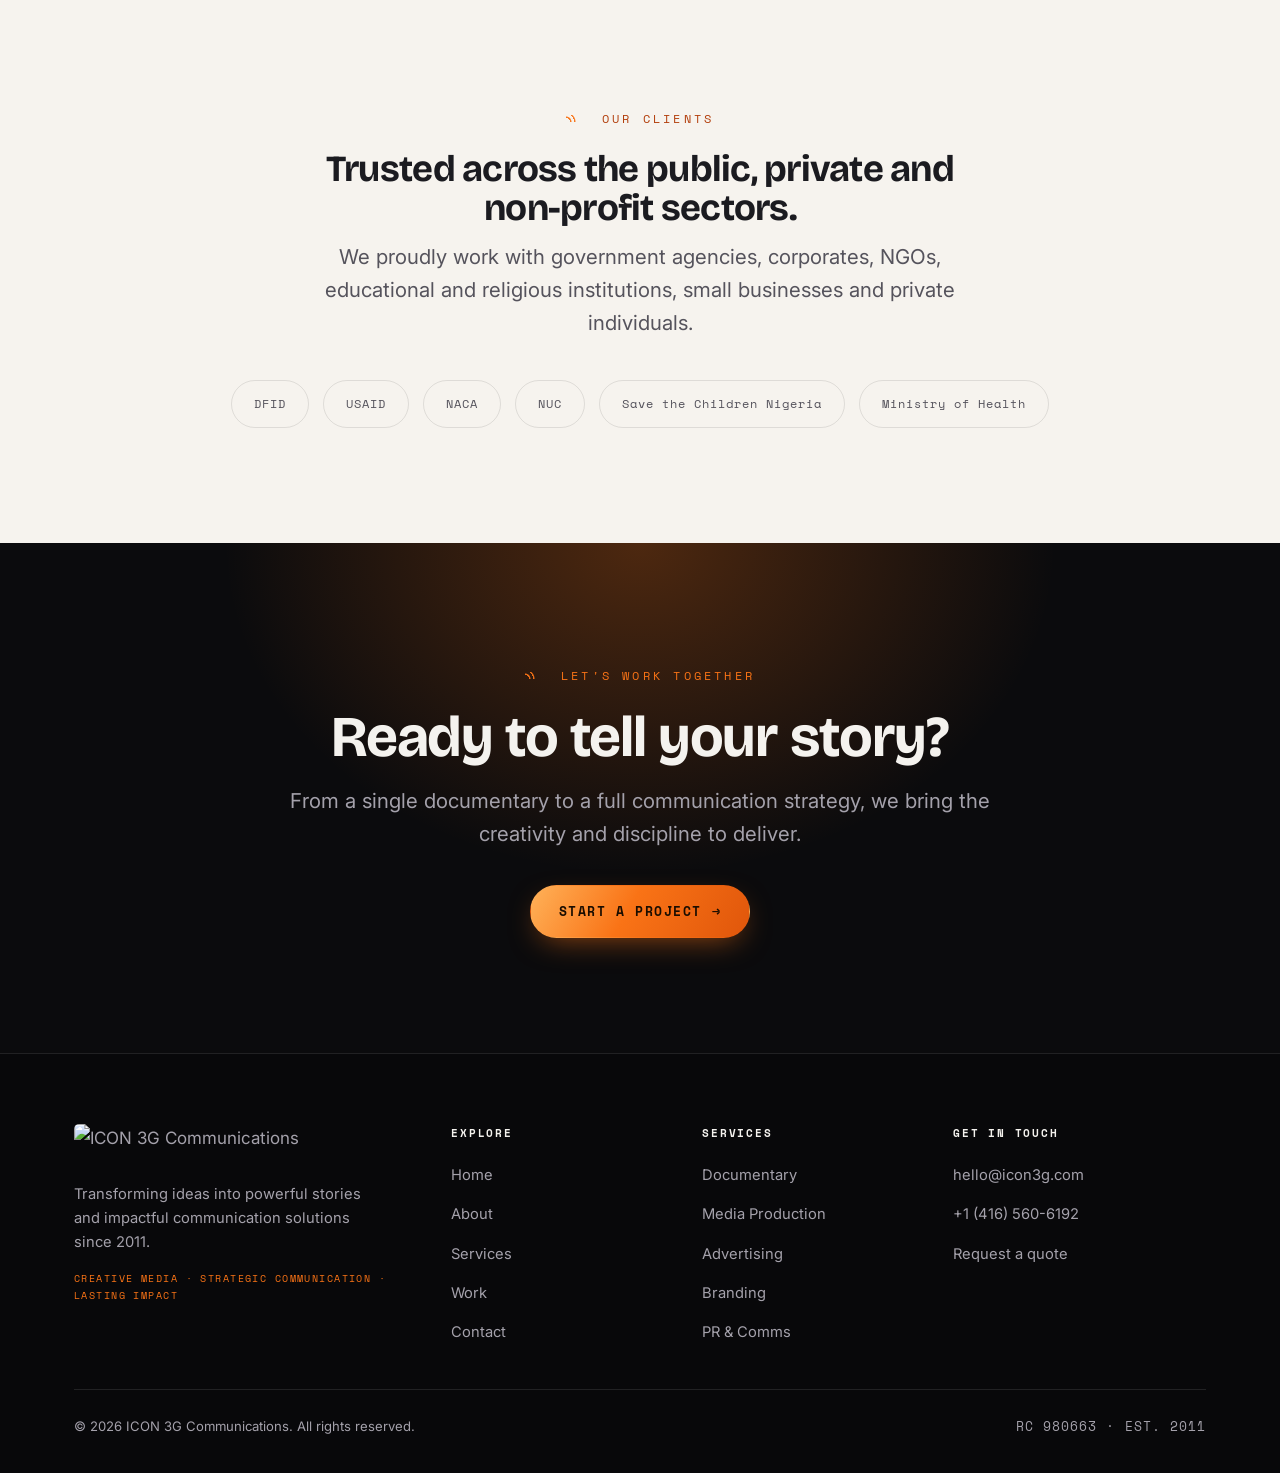
==== commit 2ff992d0: "Add files via upload" ====
--- a/about.html
+++ b/about.html
@@ -15,8 +15,8 @@
 <header class="nav">
   <div class="wrap nav__inner">
     <a class="brand" href="index.html" aria-label="ICON 3G Communications home">
-      <img src="assets/logo.jpg" alt="ICON 3G Communications logo" />
-      <span class="brand__txt"><b>ICON 3G</b><span>Communications</span></span>
+      <img src="assets/logo.png" alt="ICON 3G Communications logo" />
+      <span class="brand__txt"><b>ICON 3G</b><span>We turn ideas</span></span>
     </a>
     <nav class="nav__links" aria-label="Primary">
       <a href="index.html">Home</a>
@@ -112,7 +112,8 @@
 <section class="section section--soft">
   <div class="wrap split">
     <div class="reveal">
-      <figure class="frame frame--wide" data-caption="Team on set" data-ratio="16:9"></figure>
+      <!-- <figure class="frame frame--wide" data-caption="Team on set" data-ratio="16:9"></figure> -->
+      <img src="assets/about.png">
     </div>
     <div class="reveal">
       <span class="eyebrow">Our commitment</span>
@@ -163,7 +164,7 @@
       </div>
       <div><h5>Explore</h5><ul><li><a href="index.html">Home</a></li><li><a href="about.html">About</a></li><li><a href="services.html">Services</a></li><li><a href="work.html">Work</a></li><li><a href="contact.html">Contact</a></li></ul></div>
       <div><h5>Services</h5><ul><li><a href="services.html">Documentary</a></li><li><a href="services.html">Media Production</a></li><li><a href="services.html">Advertising</a></li><li><a href="services.html">Branding</a></li><li><a href="services.html">PR &amp; Comms</a></li></ul></div>
-      <div><h5>Get in touch</h5><ul><li><a href="mailto:hello@icon3g.com">hello@icon3g.com</a></li><li><a href="tel:+2340000000000">+234 000 000 0000</a></li><li><a href="contact.html">Request a quote</a></li></ul></div>
+      <div><h5>Get in touch</h5><ul><li><a href="mailto:hello@icon3g.com">hello@icon3g.com</a></li><li><a href="tel:+1 (416) 560-6192">+1 (416) 560-6192</a></li><li><a href="contact.html">Request a quote</a></li></ul></div>
     </div>
     <div class="footer__bottom">
       <span>© <span data-year>2026</span> ICON 3G Communications. All rights reserved.</span>
--- a/assets/styles.css
+++ b/assets/styles.css
@@ -117,9 +117,9 @@
   backdrop-filter: blur(14px);
   border-bottom: 1px solid var(--line-dark);
 }
-.nav__inner { display: flex; align-items: center; justify-content: space-between; height: 76px; }
+.nav__inner { display: flex; align-items: center; justify-content: space-between; height: 96px; }
 .brand { display: flex; align-items: center; gap: 12px; }
-.brand img { height: 38px; width: auto; border-radius: 4px; }
+.brand img { height: 88px; width: auto; border-radius: 4px; }
 .brand__txt { display: flex; flex-direction: column; line-height: 1; }
 .brand__txt b { font-family: var(--f-display); font-size: 1.02rem; letter-spacing: -0.01em; color: var(--on-dark); }
 .brand__txt span { font-family: var(--f-mono); font-size: 0.56rem; letter-spacing: 0.24em; color: var(--mist); text-transform: uppercase; margin-top: 3px; }
